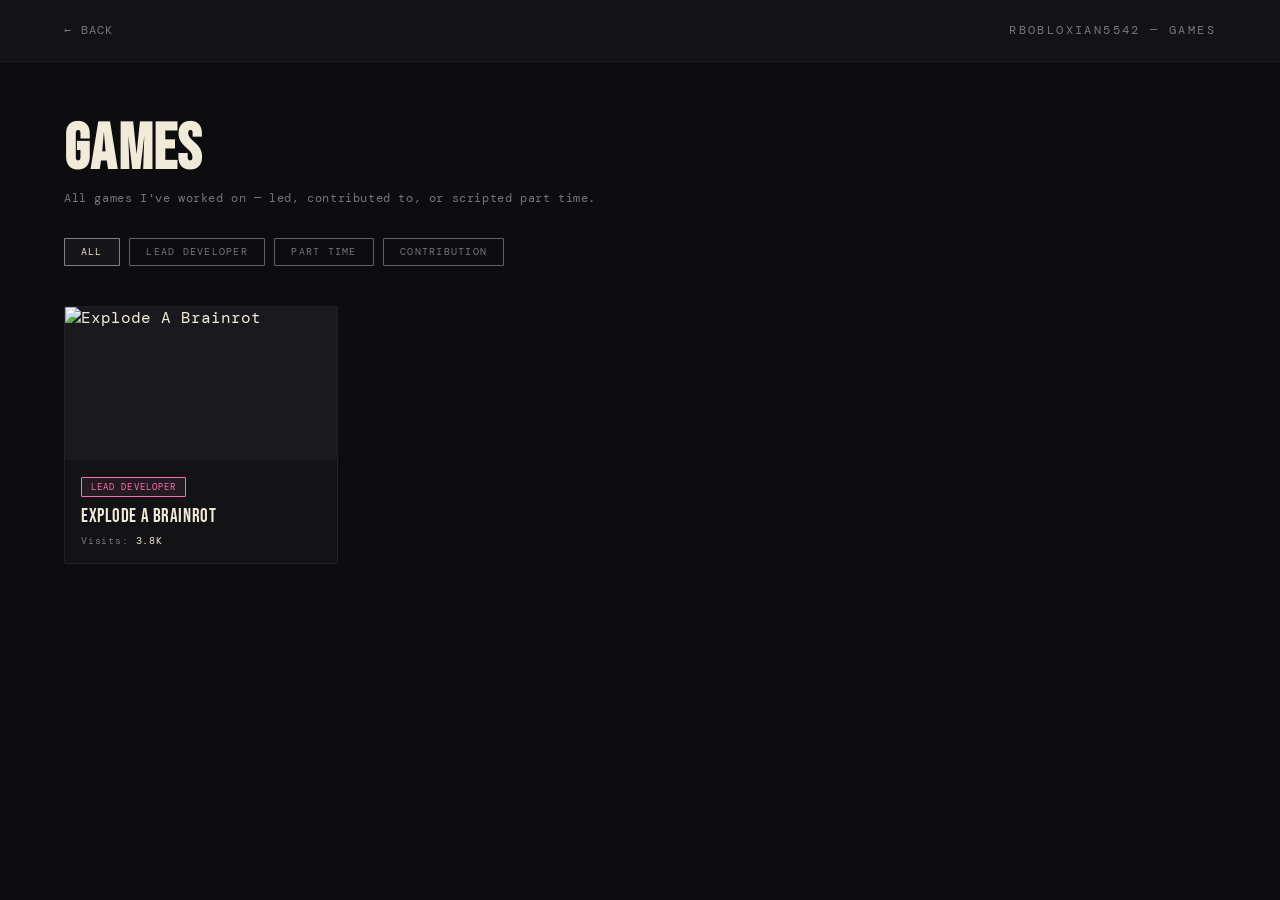
==== games/index.html @ 42454746 "Update index.html" ====
<!DOCTYPE html>
<html lang="en">
<head>
  <meta charset="UTF-8">
  <meta name="viewport" content="width=device-width, initial-scale=1.0">
  <title>Games — RBobloxian5542</title>
  <link rel="preconnect" href="https://fonts.googleapis.com">
  <link rel="preconnect" href="https://fonts.gstatic.com" crossorigin>
  <link href="https://fonts.googleapis.com/css2?family=Bebas+Neue&family=DM+Mono:wght@300;400&display=swap" rel="stylesheet">
  <style>
    :root {
      --bg:          #0d0d0f;
      --bg2:         #131316;
      --bg3:         #1a1a1e;
      --text:        #f0ead8;
      --text-dim:    #777;
      --tag-lead:    #ff6eb4;
      --tag-contrib: #60a5fa;
      --tag-part:    #a78bfa;
    }

    *, *::before, *::after { box-sizing: border-box; margin: 0; padding: 0; }
    html, body { width: 100%; min-height: 100%; }

    body {
      background: var(--bg);
      color: var(--text);
      font-family: 'DM Mono', monospace;
      overflow-x: hidden;
    }

    /* ── TOP BAR ── */
    .topbar {
      display: flex;
      align-items: center;
      justify-content: space-between;
      padding: 1.4rem 5vw;
      border-bottom: 1px solid rgba(255,255,255,0.05);
      background: var(--bg2);
      position: sticky;
      top: 0;
      z-index: 100;
    }

    .back-btn {
      display: inline-flex;
      align-items: center;
      gap: 0.6rem;
      text-decoration: none;
      color: var(--text-dim);
      font-size: 0.75rem;
      letter-spacing: 0.1em;
      text-transform: uppercase;
      transition: color 0.2s;
    }
    .back-btn:hover { color: var(--text); }

    .topbar-title {
      font-size: 0.75rem;
      letter-spacing: 0.2em;
      text-transform: uppercase;
      color: var(--text-dim);
    }

    /* ── PAGE HEADER ── */
    .page-header {
      padding: 3.5rem 5vw 2rem;
    }

    .page-header h1 {
      font-family: 'Bebas Neue', sans-serif;
      font-size: clamp(2.5rem, 5vw, 4.5rem);
      letter-spacing: 0.02em;
      line-height: 1;
      margin-bottom: 0.5rem;
    }

    .page-header p {
      font-size: 0.75rem;
      color: var(--text-dim);
      letter-spacing: 0.05em;
    }

    /* ── FILTERS ── */
    .filters {
      display: flex;
      gap: 0.6rem;
      padding: 0 5vw 2.5rem;
      flex-wrap: wrap;
    }

    .filter-btn {
      font-family: 'DM Mono', monospace;
      font-size: 0.65rem;
      letter-spacing: 0.12em;
      text-transform: uppercase;
      padding: 0.4rem 1rem;
      border: 1px solid rgba(255,255,255,0.35);
      background: transparent;
      color: var(--text-dim);
      cursor: pointer;
      transition: all 0.2s;
      border-radius: 1px;
    }

    .filter-btn:hover {
      color: var(--text);
      border-color: rgba(255,255,255,0.6);
    }

    .filter-btn.active                                  { color: var(--text);        border-color: rgba(255,255,255,0.45); background: rgba(255,255,255,0.04); }
    .filter-btn[data-filter="Lead Developer"].active    { color: var(--tag-lead);    border-color: var(--tag-lead); }
    .filter-btn[data-filter="Contribution"].active      { color: var(--tag-contrib); border-color: var(--tag-contrib); }
    .filter-btn[data-filter="Part Time"].active         { color: var(--tag-part);    border-color: var(--tag-part); }

    /* ── GRID ── */
    .games-grid {
      display: grid;
      grid-template-columns: repeat(auto-fill, minmax(240px, 1fr));
      gap: 1.2rem;
      padding: 0 5vw 5rem;
    }

    .game-card {
      background: var(--bg2);
      border: 1px solid rgba(255,255,255,0.06);
      border-radius: 2px;
      overflow: hidden;
      text-decoration: none;
      color: inherit;
      display: block;
      transition: transform 0.2s;
      will-change: transform;
    }

    .game-card:hover {
      transform: translateY(-3px);
    }

    .game-card, .game-card * {
      transition: transform 0.2s;
    }

    .game-card * {
      transition: none !important;
    }

    .game-thumb {
      width: 100%;
      aspect-ratio: 16/9;
      object-fit: cover;
      display: block;
      background: var(--bg3);
    }

    .game-thumb-placeholder {
      width: 100%;
      aspect-ratio: 16/9;
      background: var(--bg3);
      display: flex;
      align-items: center;
      justify-content: center;
      font-size: 0.6rem;
      letter-spacing: 0.15em;
      text-transform: uppercase;
      color: rgba(255,255,255,0.15);
    }

    .game-info {
      padding: 0.9rem 1rem 1rem;
    }

    .game-tag {
      display: inline-block;
      font-size: 0.58rem;
      letter-spacing: 0.12em;
      text-transform: uppercase;
      padding: 0.2rem 0.55rem;
      border-radius: 1px;
      margin-bottom: 0.55rem;
      border: 1px solid;
      transition: none;
    }

    .game-tag.Lead         { color: var(--tag-lead);    border-color: var(--tag-lead);    background: rgba(255,110,180,0.07); }
    .game-tag.Contribution { color: var(--tag-contrib); border-color: var(--tag-contrib); background: rgba(96,165,250,0.07); }
    .game-tag.Part-Time    { color: var(--tag-part);    border-color: var(--tag-part);    background: rgba(167,139,250,0.07); }

    .game-title {
      font-family: 'Bebas Neue', sans-serif;
      font-size: 1.2rem;
      letter-spacing: 0.03em;
      margin-bottom: 0.4rem;
      line-height: 1.1;
    }

    .game-visits {
      font-size: 0.65rem;
      color: var(--text-dim);
      letter-spacing: 0.08em;
    }

    .game-visits b { color: var(--text); font-weight: 400; }

    .game-card.hidden { display: none; }

    @media (max-width: 600px) {
      .games-grid { grid-template-columns: repeat(2, 1fr); gap: 0.8rem; }
    }
  </style>
</head>
<body>

  <nav class="topbar">
    <a href="https://rbobloxian5542.github.io" class="back-btn">← Back</a>
    <span class="topbar-title">RBobloxian5542 — Games</span>
  </nav>

  <div class="page-header">
    <h1>Games</h1>
    <p>All games I've worked on — led, contributed to, or scripted part time.</p>
  </div>

  <div class="filters">
    <button class="filter-btn active" data-filter="all">All</button>
    <button class="filter-btn" data-filter="Lead Developer">Lead Developer</button>
    <button class="filter-btn" data-filter="Part Time">Part Time</button>
    <button class="filter-btn" data-filter="Contribution">Contribution</button>
  </div>

  <div class="games-grid" id="games-grid">
    <div style="color:var(--text-dim);font-size:0.75rem;letter-spacing:0.1em;">Loading...</div>
  </div>

  <script>
    const tagOrder = { 'Lead Developer': 0, 'Part Time': 1, 'Contribution': 2 };
    const tagClass = { 'Lead Developer': 'Lead', 'Part Time': 'Part-Time', 'Contribution': 'Contribution' };

    function formatVisits(n) {
      n = parseInt(n);
      if (isNaN(n)) return '—';
      if (n >= 1000000000) return (n / 1000000000).toFixed(1).replace(/\.0$/, '') + 'B';
      if (n >= 1000000)    return (n / 1000000).toFixed(1).replace(/\.0$/, '')    + 'M';
      if (n >= 1000)       return (n / 1000).toFixed(1).replace(/\.0$/, '')       + 'K';
      return n.toString();
    }

    const btns = document.querySelectorAll('.filter-btn');
    const grid = document.getElementById('games-grid');

    function applyFilter(filter) {
      document.querySelectorAll('.game-card').forEach(card => {
        card.classList.toggle('hidden', filter !== 'all' && card.dataset.tag !== filter);
      });
    }

    btns.forEach(btn => {
      btn.addEventListener('click', () => {
        btns.forEach(b => b.classList.remove('active'));
        btn.classList.add('active');
        applyFilter(btn.dataset.filter);
      });
    });

    fetch('../games.json')
      .then(r => r.json())
      .then(games => {
        games.sort((a, b) => (tagOrder[a.tag] ?? 99) - (tagOrder[b.tag] ?? 99));

        grid.innerHTML = games.map(g => {
          const cls    = tagClass[g.tag] || 'Contribution';
          const visits = formatVisits(g.visits);
          const thumb  = g.thumb
            ? `<img class="game-thumb" src="${g.thumb}" alt="${g.title}">`
            : `<div class="game-thumb-placeholder">No Thumbnail</div>`;
        const href = g.slug
          ? `game.html?game=${g.slug}`
          : g.link || '#';

          return `
            <a href="${href}" class="game-card" data-tag="${g.tag}">
              ${thumb}
              <div class="game-info">
                <span class="game-tag ${cls}">${g.tag}</span>
                <div class="game-title">${g.title}</div>
                <div class="game-visits">Visits: <b>${visits}</b></div>
              </div>
            </a>`;
        }).join('');
      })
      .catch(() => {
        grid.innerHTML = '<div style="color:var(--text-dim);font-size:0.75rem;">Could not load games.json</div>';
      });
  </script>

</body>
</html>
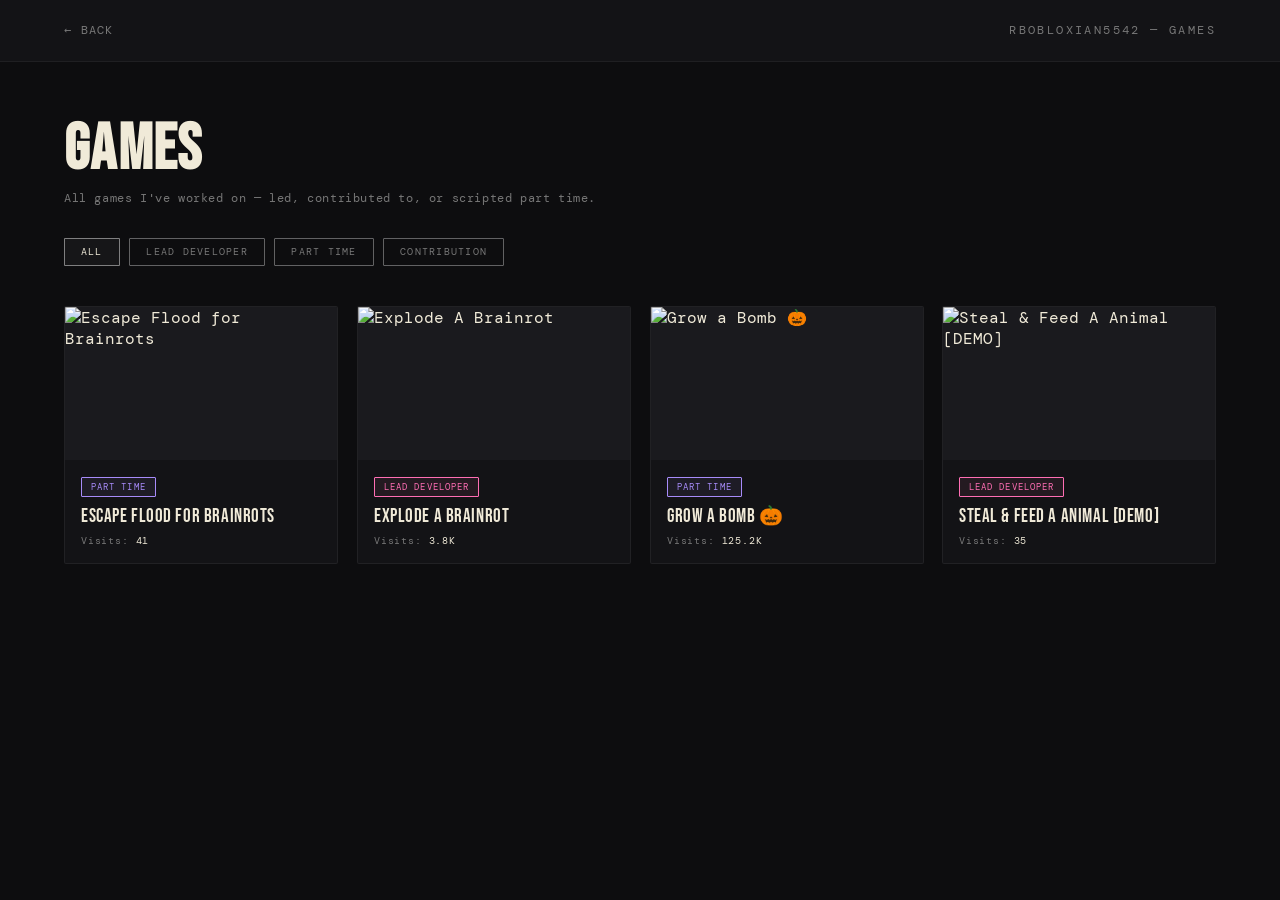
==== commit 0860cbcf: "Update index.html" ====
--- a/games/index.html
+++ b/games/index.html
@@ -20,7 +20,7 @@
     }
 
     *, *::before, *::after { box-sizing: border-box; margin: 0; padding: 0; }
-    html, body { width: 100%; min-height: 100%; }
+    html, body { width: 100%; background: var(--bg); }
 
     body {
       background: var(--bg);
@@ -265,7 +265,7 @@
     fetch('../games.json')
       .then(r => r.json())
       .then(games => {
-        games.sort((a, b) => (tagOrder[a.tag] ?? 99) - (tagOrder[b.tag] ?? 99));
+        games.sort((a, b) => (a.order ?? 99) - (b.order ?? 99));
 
         grid.innerHTML = games.map(g => {
           const cls    = tagClass[g.tag] || 'Contribution';
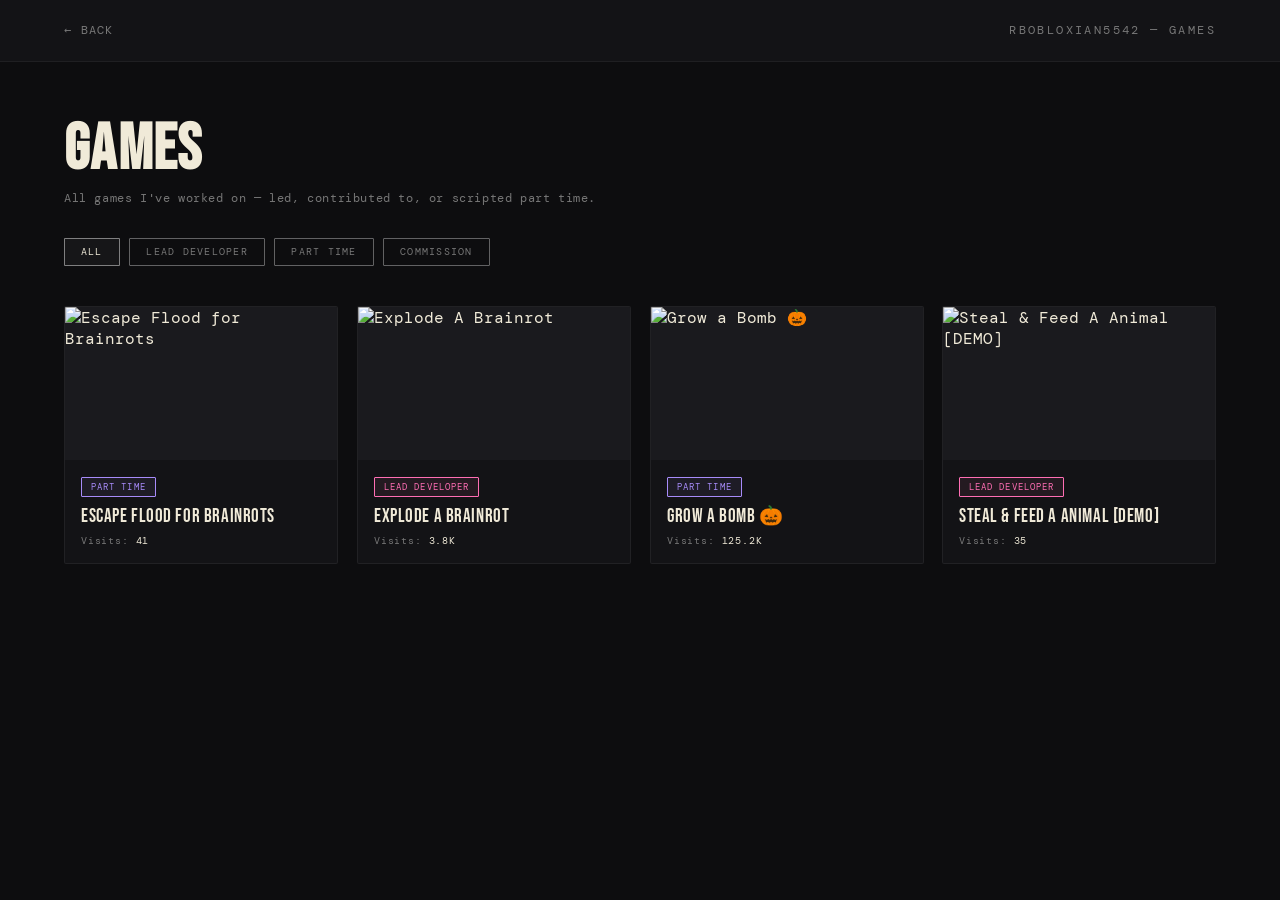
==== commit 6230fab5: "Update index.html" ====
--- a/games/index.html
+++ b/games/index.html
@@ -15,7 +15,7 @@
       --text:        #f0ead8;
       --text-dim:    #777;
       --tag-lead:    #ff6eb4;
-      --tag-contrib: #60a5fa;
+      --tag-commission: #60a5fa;
       --tag-part:    #a78bfa;
     }
 
@@ -110,7 +110,7 @@
 
     .filter-btn.active                                  { color: var(--text);        border-color: rgba(255,255,255,0.45); background: rgba(255,255,255,0.04); }
     .filter-btn[data-filter="Lead Developer"].active    { color: var(--tag-lead);    border-color: var(--tag-lead); }
-    .filter-btn[data-filter="Contribution"].active      { color: var(--tag-contrib); border-color: var(--tag-contrib); }
+    .filter-btn[data-filter="Commission"].active      { color: var(--tag-commission); border-color: var(--tag-commission); }
     .filter-btn[data-filter="Part Time"].active         { color: var(--tag-part);    border-color: var(--tag-part); }
 
     /* ── GRID ── */
@@ -183,7 +183,7 @@
     }
 
     .game-tag.Lead         { color: var(--tag-lead);    border-color: var(--tag-lead);    background: rgba(255,110,180,0.07); }
-    .game-tag.Contribution { color: var(--tag-contrib); border-color: var(--tag-contrib); background: rgba(96,165,250,0.07); }
+    .game-tag.Commission { color: var(--tag-commission); border-color: var(--tag-commission); background: rgba(96,165,250,0.07); }
     .game-tag.Part-Time    { color: var(--tag-part);    border-color: var(--tag-part);    background: rgba(167,139,250,0.07); }
 
     .game-title {
@@ -225,7 +225,7 @@
     <button class="filter-btn active" data-filter="all">All</button>
     <button class="filter-btn" data-filter="Lead Developer">Lead Developer</button>
     <button class="filter-btn" data-filter="Part Time">Part Time</button>
-    <button class="filter-btn" data-filter="Contribution">Contribution</button>
+    <button class="filter-btn" data-filter="Commission">Commission</button>
   </div>
 
   <div class="games-grid" id="games-grid">
@@ -233,8 +233,8 @@
   </div>
 
   <script>
-    const tagOrder = { 'Lead Developer': 0, 'Part Time': 1, 'Contribution': 2 };
-    const tagClass = { 'Lead Developer': 'Lead', 'Part Time': 'Part-Time', 'Contribution': 'Contribution' };
+    const tagOrder = { 'Lead Developer': 0, 'Part Time': 1, 'Commission': 2 };
+    const tagClass = { 'Lead Developer': 'Lead', 'Part Time': 'Part-Time', 'Commission': 'Commission' };
 
     function formatVisits(n) {
       n = parseInt(n);
@@ -268,7 +268,7 @@
         games.sort((a, b) => (a.order ?? 99) - (b.order ?? 99));
 
         grid.innerHTML = games.map(g => {
-          const cls    = tagClass[g.tag] || 'Contribution';
+          const cls    = tagClass[g.tag] || 'Commission';
           const visits = formatVisits(g.visits);
           const thumb  = g.thumb
             ? `<img class="game-thumb" src="${g.thumb}" alt="${g.title}">`
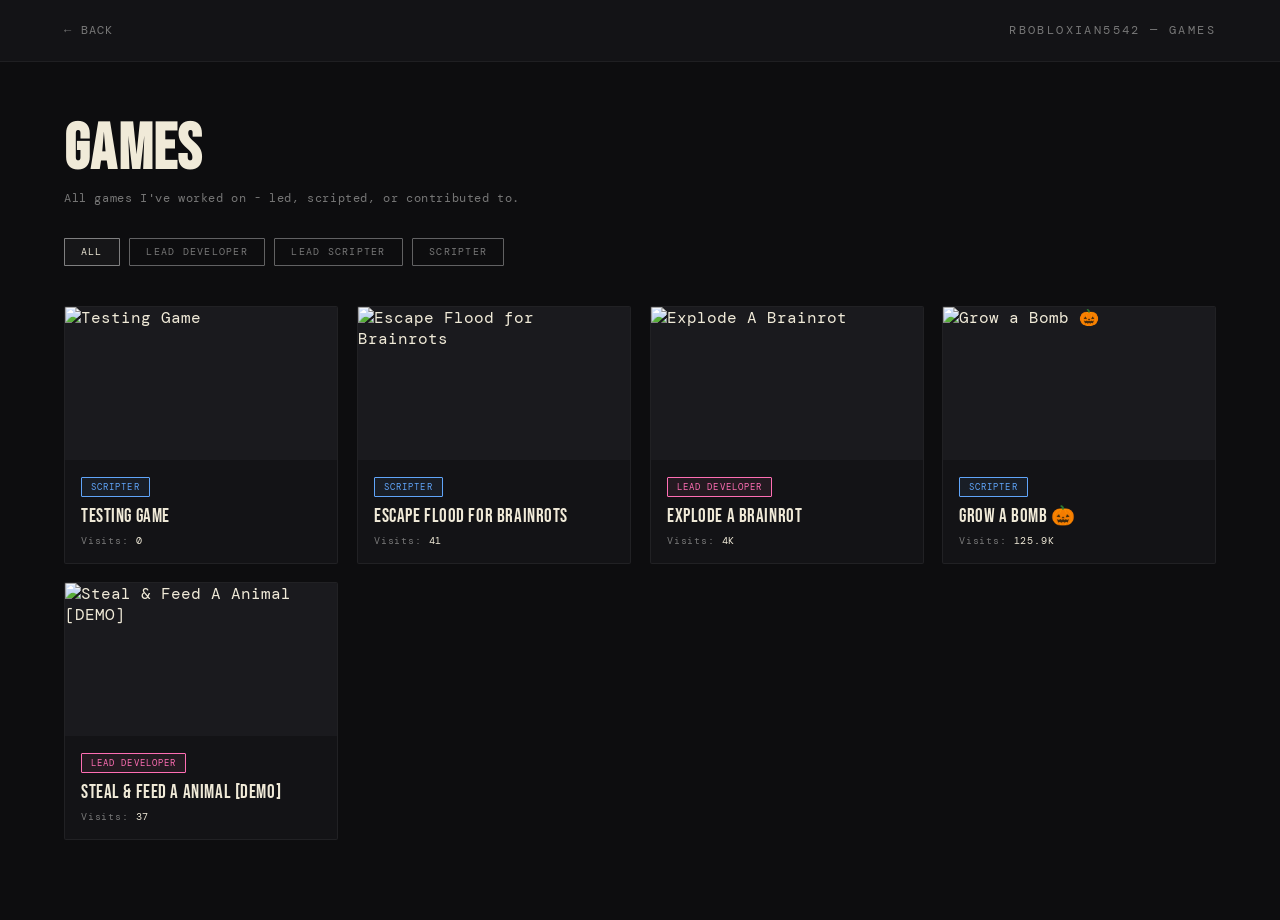
==== commit d2dd81cb: "Changed commisions and parttimes" ====
--- a/games/index.html
+++ b/games/index.html
@@ -15,8 +15,8 @@
       --text:        #f0ead8;
       --text-dim:    #777;
       --tag-lead:    #ff6eb4;
-      --tag-commission: #60a5fa;
-      --tag-part:    #a78bfa;
+      --tag-scripter: #60a5fa;
+      --tag-lead-scripter: #a78bfa;
     }
 
     *, *::before, *::after { box-sizing: border-box; margin: 0; padding: 0; }
@@ -110,8 +110,8 @@
 
     .filter-btn.active                                  { color: var(--text);        border-color: rgba(255,255,255,0.45); background: rgba(255,255,255,0.04); }
     .filter-btn[data-filter="Lead Developer"].active    { color: var(--tag-lead);    border-color: var(--tag-lead); }
-    .filter-btn[data-filter="Commission"].active      { color: var(--tag-commission); border-color: var(--tag-commission); }
-    .filter-btn[data-filter="Part Time"].active         { color: var(--tag-part);    border-color: var(--tag-part); }
+    .filter-btn[data-filter="Scripter"].active      { color: var(--tag-scripter); border-color: var(--tag-scripter); }
+    .filter-btn[data-filter="Lead Scripter"].active         { color: var(--tag-lead-scripter);    border-color: var(--tag-lead-scripter); }
 
     /* ── GRID ── */
     .games-grid {
@@ -183,8 +183,8 @@
     }
 
     .game-tag.Lead         { color: var(--tag-lead);    border-color: var(--tag-lead);    background: rgba(255,110,180,0.07); }
-    .game-tag.Commission { color: var(--tag-commission); border-color: var(--tag-commission); background: rgba(96,165,250,0.07); }
-    .game-tag.Part-Time    { color: var(--tag-part);    border-color: var(--tag-part);    background: rgba(167,139,250,0.07); }
+    .game-tag.Scripter { color: var(--tag-scripter); border-color: var(--tag-scripter); background: rgba(96,165,250,0.07); }
+    .game-tag.Lead-Scripter    { color: var(--tag-lead-scripter);    border-color: var(--tag-lead-scripter);    background: rgba(167,139,250,0.07); }
 
     .game-title {
       font-family: 'Bebas Neue', sans-serif;
@@ -218,14 +218,14 @@
 
   <div class="page-header">
     <h1>Games</h1>
-    <p>All games I've worked on — led, contributed to, or scripted part time.</p>
+    <p>All games I've worked on - led, scripted, or contributed to.</p>
   </div>
 
   <div class="filters">
     <button class="filter-btn active" data-filter="all">All</button>
     <button class="filter-btn" data-filter="Lead Developer">Lead Developer</button>
-    <button class="filter-btn" data-filter="Part Time">Part Time</button>
-    <button class="filter-btn" data-filter="Commission">Commission</button>
+    <button class="filter-btn" data-filter="Lead Scripter">Lead Scripter</button>
+    <button class="filter-btn" data-filter="Scripter">Scripter</button>
   </div>
 
   <div class="games-grid" id="games-grid">
@@ -233,8 +233,8 @@
   </div>
 
   <script>
-    const tagOrder = { 'Lead Developer': 0, 'Part Time': 1, 'Commission': 2 };
-    const tagClass = { 'Lead Developer': 'Lead', 'Part Time': 'Part-Time', 'Commission': 'Commission' };
+    const tagOrder = { 'Lead Developer': 0, 'Lead Scripter': 1, 'Scripter': 2 };
+    const tagClass = { 'Lead Developer': 'Lead', 'Lead Scripter': 'Lead-Scripter', 'Scripter': 'Scripter' };
 
     function formatVisits(n) {
       n = parseInt(n);
@@ -268,7 +268,7 @@
         games.sort((a, b) => (a.order ?? 99) - (b.order ?? 99));
 
         grid.innerHTML = games.map(g => {
-          const cls    = tagClass[g.tag] || 'Commission';
+          const cls    = tagClass[g.tag] || 'Scripter';
           const visits = formatVisits(g.visits);
           const thumb  = g.thumb
             ? `<img class="game-thumb" src="${g.thumb}" alt="${g.title}">`
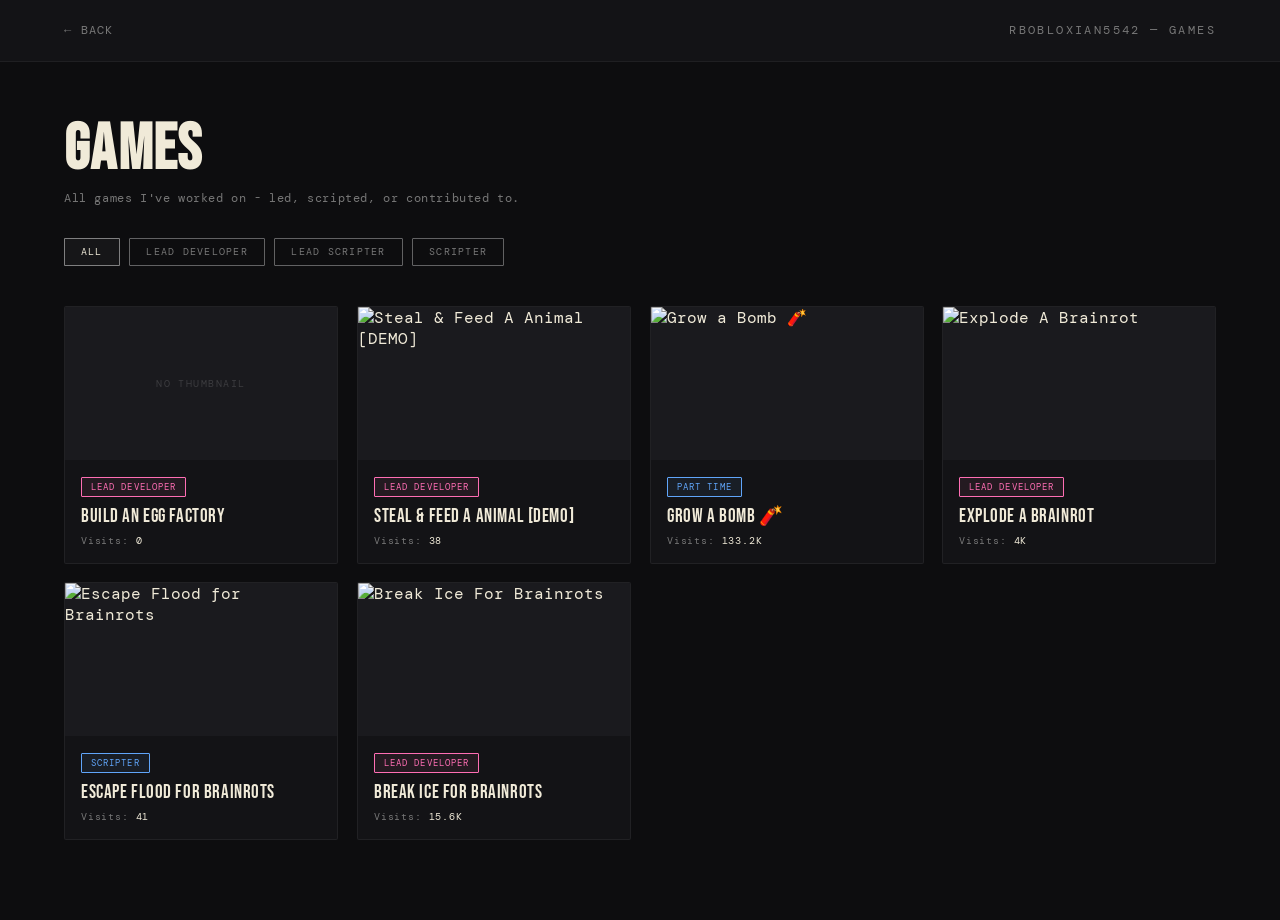
==== commit 88b29d09: "ordering changed" ====
--- a/games/index.html
+++ b/games/index.html
@@ -265,7 +265,7 @@
     fetch('../games.json')
       .then(r => r.json())
       .then(games => {
-        games.sort((a, b) => (a.order ?? 99) - (b.order ?? 99));
+        games.sort((a, b) => (b.order ?? 0) - (a.order ?? 0));
 
         grid.innerHTML = games.map(g => {
           const cls    = tagClass[g.tag] || 'Scripter';
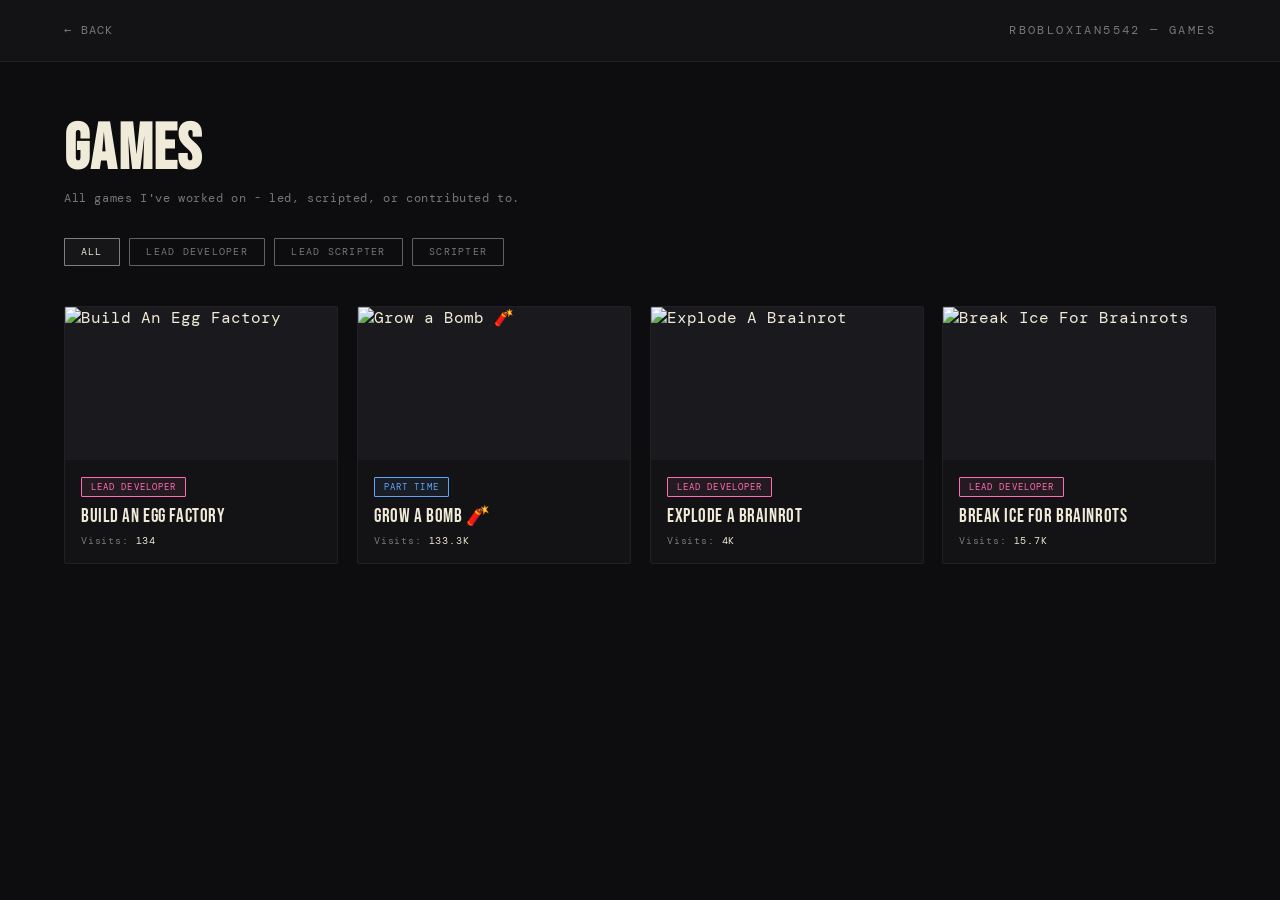
==== commit c9d33eea: "hiding stuff" ====
--- a/games/index.html
+++ b/games/index.html
@@ -265,6 +265,7 @@
     fetch('../games.json')
       .then(r => r.json())
       .then(games => {
+        games = games.filter(game => !game.hide);
         games.sort((a, b) => (b.order ?? 0) - (a.order ?? 0));
 
         grid.innerHTML = games.map(g => {
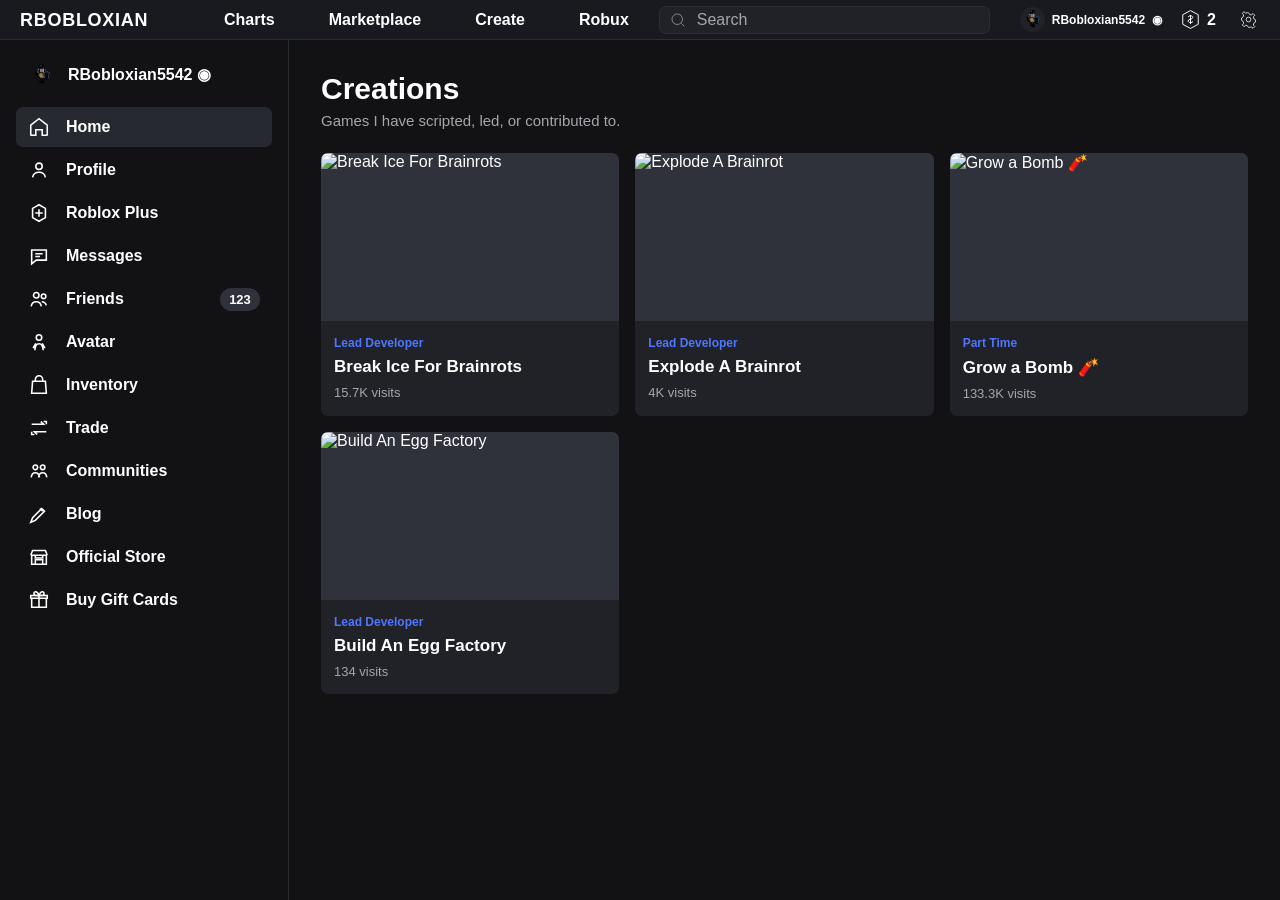
==== commit 9bdbbce1: "new vers" ====
--- a/games/index.html
+++ b/games/index.html
@@ -3,296 +3,50 @@
 <head>
   <meta charset="UTF-8">
   <meta name="viewport" content="width=device-width, initial-scale=1.0">
-  <title>Games — RBobloxian5542</title>
-  <link rel="preconnect" href="https://fonts.googleapis.com">
-  <link rel="preconnect" href="https://fonts.gstatic.com" crossorigin>
-  <link href="https://fonts.googleapis.com/css2?family=Bebas+Neue&family=DM+Mono:wght@300;400&display=swap" rel="stylesheet">
-  <style>
-    :root {
-      --bg:          #0d0d0f;
-      --bg2:         #131316;
-      --bg3:         #1a1a1e;
-      --text:        #f0ead8;
-      --text-dim:    #777;
-      --tag-lead:    #ff6eb4;
-      --tag-scripter: #60a5fa;
-      --tag-lead-scripter: #a78bfa;
+  <title>Creations — RBobloxian5542</title>
+  <link rel="stylesheet" href="../site.css">
+</head>
+<body data-root=".." data-active="home">
+  <div id="page-content">
+    <div class="catalog-page">
+      <div class="catalog-header">
+        <div>
+          <h1>Creations</h1>
+          <p>Games I have scripted, led, or contributed to.</p>
+        </div>
+      </div>
+      <div class="catalog-grid" id="games-grid"></div>
+    </div>
+  </div>
+
+  <script src="../site.js"></script>
+  <script>
+    function formatVisits(value) {
+      const number = Number(value);
+      if (!Number.isFinite(number)) return '—';
+      if (number >= 1000000) return `${(number / 1000000).toFixed(1).replace('.0', '')}M`;
+      if (number >= 1000) return `${(number / 1000).toFixed(1).replace('.0', '')}K`;
+      return String(number);
     }
 
-    *, *::before, *::after { box-sizing: border-box; margin: 0; padding: 0; }
-    html, body { width: 100%; background: var(--bg); }
-
-    body {
-      background: var(--bg);
-      color: var(--text);
-      font-family: 'DM Mono', monospace;
-      overflow-x: hidden;
-    }
-
-    /* ── TOP BAR ── */
-    .topbar {
-      display: flex;
-      align-items: center;
-      justify-content: space-between;
-      padding: 1.4rem 5vw;
-      border-bottom: 1px solid rgba(255,255,255,0.05);
-      background: var(--bg2);
-      position: sticky;
-      top: 0;
-      z-index: 100;
-    }
-
-    .back-btn {
-      display: inline-flex;
-      align-items: center;
-      gap: 0.6rem;
-      text-decoration: none;
-      color: var(--text-dim);
-      font-size: 0.75rem;
-      letter-spacing: 0.1em;
-      text-transform: uppercase;
-      transition: color 0.2s;
-    }
-    .back-btn:hover { color: var(--text); }
-
-    .topbar-title {
-      font-size: 0.75rem;
-      letter-spacing: 0.2em;
-      text-transform: uppercase;
-      color: var(--text-dim);
-    }
-
-    /* ── PAGE HEADER ── */
-    .page-header {
-      padding: 3.5rem 5vw 2rem;
-    }
-
-    .page-header h1 {
-      font-family: 'Bebas Neue', sans-serif;
-      font-size: clamp(2.5rem, 5vw, 4.5rem);
-      letter-spacing: 0.02em;
-      line-height: 1;
-      margin-bottom: 0.5rem;
-    }
-
-    .page-header p {
-      font-size: 0.75rem;
-      color: var(--text-dim);
-      letter-spacing: 0.05em;
-    }
-
-    /* ── FILTERS ── */
-    .filters {
-      display: flex;
-      gap: 0.6rem;
-      padding: 0 5vw 2.5rem;
-      flex-wrap: wrap;
-    }
-
-    .filter-btn {
-      font-family: 'DM Mono', monospace;
-      font-size: 0.65rem;
-      letter-spacing: 0.12em;
-      text-transform: uppercase;
-      padding: 0.4rem 1rem;
-      border: 1px solid rgba(255,255,255,0.35);
-      background: transparent;
-      color: var(--text-dim);
-      cursor: pointer;
-      transition: all 0.2s;
-      border-radius: 1px;
-    }
-
-    .filter-btn:hover {
-      color: var(--text);
-      border-color: rgba(255,255,255,0.6);
-    }
-
-    .filter-btn.active                                  { color: var(--text);        border-color: rgba(255,255,255,0.45); background: rgba(255,255,255,0.04); }
-    .filter-btn[data-filter="Lead Developer"].active    { color: var(--tag-lead);    border-color: var(--tag-lead); }
-    .filter-btn[data-filter="Scripter"].active      { color: var(--tag-scripter); border-color: var(--tag-scripter); }
-    .filter-btn[data-filter="Lead Scripter"].active         { color: var(--tag-lead-scripter);    border-color: var(--tag-lead-scripter); }
-
-    /* ── GRID ── */
-    .games-grid {
-      display: grid;
-      grid-template-columns: repeat(auto-fill, minmax(240px, 1fr));
-      gap: 1.2rem;
-      padding: 0 5vw 5rem;
-    }
-
-    .game-card {
-      background: var(--bg2);
-      border: 1px solid rgba(255,255,255,0.06);
-      border-radius: 2px;
-      overflow: hidden;
-      text-decoration: none;
-      color: inherit;
-      display: block;
-      transition: transform 0.2s;
-      will-change: transform;
-    }
-
-    .game-card:hover {
-      transform: translateY(-3px);
-    }
-
-    .game-card, .game-card * {
-      transition: transform 0.2s;
-    }
-
-    .game-card * {
-      transition: none !important;
-    }
-
-    .game-thumb {
-      width: 100%;
-      aspect-ratio: 16/9;
-      object-fit: cover;
-      display: block;
-      background: var(--bg3);
-    }
-
-    .game-thumb-placeholder {
-      width: 100%;
-      aspect-ratio: 16/9;
-      background: var(--bg3);
-      display: flex;
-      align-items: center;
-      justify-content: center;
-      font-size: 0.6rem;
-      letter-spacing: 0.15em;
-      text-transform: uppercase;
-      color: rgba(255,255,255,0.15);
-    }
-
-    .game-info {
-      padding: 0.9rem 1rem 1rem;
-    }
-
-    .game-tag {
-      display: inline-block;
-      font-size: 0.58rem;
-      letter-spacing: 0.12em;
-      text-transform: uppercase;
-      padding: 0.2rem 0.55rem;
-      border-radius: 1px;
-      margin-bottom: 0.55rem;
-      border: 1px solid;
-      transition: none;
-    }
-
-    .game-tag.Lead         { color: var(--tag-lead);    border-color: var(--tag-lead);    background: rgba(255,110,180,0.07); }
-    .game-tag.Scripter { color: var(--tag-scripter); border-color: var(--tag-scripter); background: rgba(96,165,250,0.07); }
-    .game-tag.Lead-Scripter    { color: var(--tag-lead-scripter);    border-color: var(--tag-lead-scripter);    background: rgba(167,139,250,0.07); }
-
-    .game-title {
-      font-family: 'Bebas Neue', sans-serif;
-      font-size: 1.2rem;
-      letter-spacing: 0.03em;
-      margin-bottom: 0.4rem;
-      line-height: 1.1;
-    }
-
-    .game-visits {
-      font-size: 0.65rem;
-      color: var(--text-dim);
-      letter-spacing: 0.08em;
-    }
-
-    .game-visits b { color: var(--text); font-weight: 400; }
-
-    .game-card.hidden { display: none; }
-
-    @media (max-width: 600px) {
-      .games-grid { grid-template-columns: repeat(2, 1fr); gap: 0.8rem; }
-    }
-  </style>
-</head>
-<body>
-
-  <nav class="topbar">
-    <a href="https://rbobloxian5542.github.io" class="back-btn">← Back</a>
-    <span class="topbar-title">RBobloxian5542 — Games</span>
-  </nav>
-
-  <div class="page-header">
-    <h1>Games</h1>
-    <p>All games I've worked on - led, scripted, or contributed to.</p>
-  </div>
-
-  <div class="filters">
-    <button class="filter-btn active" data-filter="all">All</button>
-    <button class="filter-btn" data-filter="Lead Developer">Lead Developer</button>
-    <button class="filter-btn" data-filter="Lead Scripter">Lead Scripter</button>
-    <button class="filter-btn" data-filter="Scripter">Scripter</button>
-  </div>
-
-  <div class="games-grid" id="games-grid">
-    <div style="color:var(--text-dim);font-size:0.75rem;letter-spacing:0.1em;">Loading...</div>
-  </div>
-
-  <script>
-    const tagOrder = { 'Lead Developer': 0, 'Lead Scripter': 1, 'Scripter': 2 };
-    const tagClass = { 'Lead Developer': 'Lead', 'Lead Scripter': 'Lead-Scripter', 'Scripter': 'Scripter' };
-
-    function formatVisits(n) {
-      n = parseInt(n);
-      if (isNaN(n)) return '—';
-      if (n >= 1000000000) return (n / 1000000000).toFixed(1).replace(/\.0$/, '') + 'B';
-      if (n >= 1000000)    return (n / 1000000).toFixed(1).replace(/\.0$/, '')    + 'M';
-      if (n >= 1000)       return (n / 1000).toFixed(1).replace(/\.0$/, '')       + 'K';
-      return n.toString();
-    }
-
-    const btns = document.querySelectorAll('.filter-btn');
-    const grid = document.getElementById('games-grid');
-
-    function applyFilter(filter) {
-      document.querySelectorAll('.game-card').forEach(card => {
-        card.classList.toggle('hidden', filter !== 'all' && card.dataset.tag !== filter);
-      });
-    }
-
-    btns.forEach(btn => {
-      btn.addEventListener('click', () => {
-        btns.forEach(b => b.classList.remove('active'));
-        btn.classList.add('active');
-        applyFilter(btn.dataset.filter);
-      });
-    });
-
     fetch('../games.json')
-      .then(r => r.json())
-      .then(games => {
-        games = games.filter(game => !game.hide);
-        games.sort((a, b) => (b.order ?? 0) - (a.order ?? 0));
-
-        grid.innerHTML = games.map(g => {
-          const cls    = tagClass[g.tag] || 'Scripter';
-          const visits = formatVisits(g.visits);
-          const thumb  = g.thumb
-            ? `<img class="game-thumb" src="${g.thumb}" alt="${g.title}">`
-            : `<div class="game-thumb-placeholder">No Thumbnail</div>`;
-        const href = g.slug
-          ? `game.html?game=${g.slug}`
-          : g.link || '#';
-
-          return `
-            <a href="${href}" class="game-card" data-tag="${g.tag}">
-              ${thumb}
-              <div class="game-info">
-                <span class="game-tag ${cls}">${g.tag}</span>
-                <div class="game-title">${g.title}</div>
-                <div class="game-visits">Visits: <b>${visits}</b></div>
-              </div>
-            </a>`;
-        }).join('');
+      .then((response) => response.json())
+      .then((games) => {
+        const visibleGames = games.filter((game) => !game.hide).sort((a, b) => (a.order || 0) - (b.order || 0));
+        document.getElementById('games-grid').innerHTML = visibleGames.map((game) => `
+          <a class="catalog-card" href="game.html?game=${encodeURIComponent(game.slug)}">
+            <img src="${game.thumb}" alt="${game.title}">
+            <div class="catalog-card-body">
+              <span class="tag">${game.tag || 'Roblox project'}</span>
+              <h2 class="catalog-card-title">${game.title}</h2>
+              <span class="catalog-card-meta">${formatVisits(game.visits)} visits</span>
+            </div>
+          </a>
+        `).join('');
       })
       .catch(() => {
-        grid.innerHTML = '<div style="color:var(--text-dim);font-size:0.75rem;">Could not load games.json</div>';
+        document.getElementById('games-grid').innerHTML = '<p class="empty-state">Creations could not be loaded.</p>';
       });
   </script>
-
 </body>
 </html>
--- a/site.css
+++ b/site.css
@@ -0,0 +1,516 @@
+:root {
+  color-scheme: dark;
+  --topbar: #191a1f;
+  --page: #121215;
+  --sidebar: #121215;
+  --surface: #272930;
+  --surface-2: #212227;
+  --surface-3: #30323b;
+  --border: #2d2e35;
+  --text: #ffffff;
+  --muted: #a4a6ad;
+  --subtle: #777a83;
+  --accent: #335fff;
+  --accent-hover: #4f76ff;
+  --danger: #d94b55;
+  --shadow: rgba(0, 0, 0, 0.28);
+}
+
+:root[data-theme="light"] {
+  color-scheme: light;
+  --topbar: #f7f7f8;
+  --page: #ffffff;
+  --sidebar: #ffffff;
+  --surface: #f7f7f8;
+  --surface-2: #edeef1;
+  --surface-3: #e5e6ea;
+  --border: #dedfe5;
+  --text: #191a1f;
+  --muted: #5c5f68;
+  --subtle: #868993;
+  --accent: #335fff;
+  --accent-hover: #244dce;
+  --danger: #c23743;
+  --shadow: rgba(20, 22, 30, 0.12);
+}
+
+*, *::before, *::after { box-sizing: border-box; }
+html, body { width: 100%; min-height: 100%; }
+body {
+  margin: 0;
+  background: var(--page);
+  color: var(--text);
+  font-family: Arial, Helvetica, sans-serif;
+  overflow-x: hidden;
+  transition: background-color 0.18s ease, color 0.18s ease;
+}
+
+a { color: inherit; }
+button, input { font: inherit; }
+button { color: inherit; }
+
+.app-shell {
+  min-height: 100vh;
+  display: grid;
+  grid-template-columns: 289px minmax(0, 1fr);
+  grid-template-rows: 40px minmax(0, 1fr);
+}
+
+.topbar {
+  grid-column: 1 / -1;
+  grid-row: 1;
+  height: 40px;
+  display: flex;
+  align-items: center;
+  gap: 30px;
+  padding: 0 16px 0 20px;
+  background: var(--topbar);
+  border-bottom: 1px solid var(--border);
+  position: sticky;
+  top: 0;
+  z-index: 20;
+}
+
+.brand {
+  min-width: 174px;
+  text-decoration: none;
+  font-size: 18px;
+  font-weight: 900;
+  letter-spacing: 0.04em;
+  line-height: 1;
+}
+
+.topnav {
+  display: flex;
+  align-items: center;
+  gap: 54px;
+  white-space: nowrap;
+}
+
+.topnav a,
+.topnav .topnav-static {
+  color: var(--text);
+  text-decoration: none;
+  font-size: 16px;
+  font-weight: 700;
+  transition: color 0.16s ease, opacity 0.16s ease;
+}
+
+.topnav a:hover,
+.topnav .topnav-static:hover { color: var(--accent-hover); }
+
+.search-box {
+  flex: 1;
+  max-width: 477px;
+  min-width: 140px;
+  height: 28px;
+  display: flex;
+  align-items: center;
+  gap: 8px;
+  padding: 0 9px;
+  color: var(--muted);
+  background: var(--surface-2);
+  border: 1px solid var(--border);
+  border-radius: 7px;
+}
+
+.search-box svg { width: 18px; height: 18px; flex: 0 0 auto; }
+.search-box input {
+  width: 100%;
+  border: 0;
+  outline: 0;
+  color: var(--text);
+  background: transparent;
+  font-size: 16px;
+}
+.search-box input::placeholder { color: var(--muted); opacity: 1; }
+
+.top-actions {
+  display: flex;
+  align-items: center;
+  gap: 10px;
+  margin-left: auto;
+  white-space: nowrap;
+}
+
+.top-profile {
+  display: inline-flex;
+  align-items: center;
+  gap: 7px;
+  text-decoration: none;
+  font-size: 12px;
+  font-weight: 700;
+  transition: color 0.16s ease;
+}
+.top-profile:hover { color: var(--accent-hover); }
+
+.mini-avatar {
+  width: 25px;
+  height: 25px;
+  object-fit: cover;
+  border-radius: 50%;
+  background: var(--surface-2);
+}
+
+.top-action {
+  width: 31px;
+  height: 31px;
+  display: inline-flex;
+  align-items: center;
+  justify-content: center;
+  border: 0;
+  border-radius: 7px;
+  background: transparent;
+  cursor: pointer;
+  transition: color 0.16s ease, background-color 0.16s ease;
+}
+.top-action:hover,
+.top-action[aria-expanded="true"] { color: var(--accent-hover); background: var(--surface); }
+.top-action svg { width: 23px; height: 23px; }
+
+.robux-counter {
+  display: inline-flex;
+  align-items: center;
+  gap: 5px;
+  height: 31px;
+  padding: 0 7px;
+  border-radius: 7px;
+  font-weight: 700;
+  transition: color 0.16s ease, background-color 0.16s ease;
+}
+.robux-counter:hover { color: var(--accent-hover); background: var(--surface); }
+.robux-counter svg { width: 23px; height: 23px; }
+
+.settings-wrap { position: relative; }
+.settings-menu {
+  position: absolute;
+  top: 39px;
+  right: 0;
+  width: 174px;
+  padding: 8px;
+  display: none;
+  background: var(--surface);
+  border-radius: 4px;
+  box-shadow: 0 7px 24px var(--shadow);
+  z-index: 50;
+}
+.settings-menu.open { display: block; }
+.settings-menu::before {
+  content: '';
+  position: absolute;
+  top: -6px;
+  right: 14px;
+  border-left: 6px solid transparent;
+  border-right: 6px solid transparent;
+  border-bottom: 6px solid var(--surface);
+}
+.settings-label {
+  display: block;
+  padding: 7px 8px 4px;
+  color: var(--muted);
+  font-size: 14px;
+  font-weight: 700;
+}
+.theme-toggle {
+  width: 100%;
+  display: flex;
+  align-items: center;
+  justify-content: space-between;
+  border: 0;
+  border-radius: 4px;
+  padding: 9px 8px;
+  background: transparent;
+  color: var(--text);
+  text-align: left;
+  cursor: pointer;
+  font-size: 14px;
+  transition: background-color 0.16s ease, color 0.16s ease;
+}
+.theme-toggle:hover { background: var(--surface-3); color: var(--accent-hover); }
+.theme-switch {
+  width: 31px;
+  height: 18px;
+  padding: 2px;
+  border-radius: 20px;
+  background: var(--subtle);
+  transition: background-color 0.16s ease;
+}
+.theme-switch::after {
+  content: '';
+  display: block;
+  width: 14px;
+  height: 14px;
+  border-radius: 50%;
+  background: var(--page);
+  transition: transform 0.16s ease;
+}
+:root[data-theme="light"] .theme-switch { background: var(--accent); }
+:root[data-theme="light"] .theme-switch::after { transform: translateX(13px); }
+
+.sidebar {
+  grid-column: 1;
+  grid-row: 2;
+  min-height: calc(100vh - 40px);
+  padding: 12px 16px 24px;
+  background: var(--sidebar);
+  border-right: 1px solid var(--border);
+}
+
+.sidebar-profile {
+  display: flex;
+  align-items: center;
+  gap: 12px;
+  min-height: 45px;
+  margin-bottom: 10px;
+  padding: 0 12px;
+  text-decoration: none;
+  font-size: 16px;
+  font-weight: 700;
+  transition: color 0.16s ease;
+}
+.sidebar-profile:hover { color: var(--accent-hover); }
+.sidebar-avatar { width: 28px; height: 28px; object-fit: cover; border-radius: 50%; }
+
+.sidebar-nav { display: flex; flex-direction: column; gap: 3px; }
+.sidebar-link {
+  min-height: 40px;
+  display: flex;
+  align-items: center;
+  gap: 16px;
+  padding: 0 12px;
+  border: 0;
+  border-radius: 7px;
+  background: transparent;
+  color: var(--text);
+  text-decoration: none;
+  text-align: left;
+  cursor: pointer;
+  font-size: 16px;
+  font-weight: 700;
+  transition: color 0.16s ease, background-color 0.16s ease;
+}
+.sidebar-link:hover,
+.sidebar-link.active { background: var(--surface); }
+.sidebar-link:hover { color: var(--accent-hover); }
+.sidebar-link svg { width: 22px; height: 22px; flex: 0 0 auto; stroke-width: 1.7; }
+.sidebar-badge {
+  min-width: 40px;
+  margin-left: auto;
+  padding: 4px 9px;
+  border-radius: 999px;
+  background: var(--surface-3);
+  color: var(--text);
+  text-align: center;
+  font-size: 13px;
+}
+
+.page {
+  grid-column: 2;
+  grid-row: 2;
+  min-width: 0;
+  min-height: calc(100vh - 40px);
+  padding: 32px;
+  background: var(--page);
+}
+
+.page-inner { max-width: 970px; margin: 0 auto; }
+.page-title { margin: 0 0 24px; font-size: 30px; line-height: 1.15; }
+.muted { color: var(--muted); }
+.subtle { color: var(--subtle); }
+
+/* Profile */
+.profile-banner {
+  position: relative;
+  height: 300px;
+  overflow: hidden;
+  border-radius: 7px;
+  background: var(--surface-2);
+}
+.profile-banner::after {
+  content: '';
+  position: absolute;
+  inset: 0;
+  background: linear-gradient(90deg, transparent 45%, rgba(0,0,0,0.06));
+  pointer-events: none;
+}
+.profile-banner img {
+  width: 100%;
+  height: 100%;
+  object-fit: contain;
+  object-position: center;
+}
+.profile-banner-label {
+  position: absolute;
+  top: 12px;
+  right: 12px;
+  z-index: 1;
+  padding: 8px 12px;
+  border-radius: 7px;
+  background: var(--surface-3);
+  color: var(--text);
+  font-weight: 700;
+}
+.profile-identity {
+  position: relative;
+  display: flex;
+  align-items: center;
+  gap: 14px;
+  min-height: 108px;
+  margin-top: -16px;
+  padding: 0 0 12px;
+  z-index: 2;
+}
+.profile-avatar {
+  width: 118px;
+  height: 118px;
+  object-fit: cover;
+  border: 4px solid var(--page);
+  border-radius: 50%;
+  background: var(--surface-2);
+}
+.profile-name { margin: 0 0 3px; font-size: 27px; line-height: 1; }
+.profile-handle { margin: 0; color: var(--muted); font-size: 15px; }
+.profile-status { display: inline-flex; align-items: center; gap: 7px; margin-top: 8px; color: var(--muted); font-size: 14px; }
+.status-dot { width: 8px; height: 8px; border-radius: 50%; background: var(--subtle); }
+.status-dot.open { background: #36c95f; }
+.profile-socials { display: flex; flex-wrap: wrap; gap: 8px; margin: 4px 0 22px; }
+.social-button {
+  display: inline-flex;
+  align-items: center;
+  gap: 8px;
+  min-height: 36px;
+  padding: 0 12px;
+  border: 1px solid var(--text);
+  border-radius: 6px;
+  color: var(--text);
+  text-decoration: none;
+  font-size: 14px;
+  transition: color 0.16s ease, background-color 0.16s ease, border-color 0.16s ease;
+}
+.social-button:hover { border-color: var(--accent-hover); color: var(--accent-hover); background: color-mix(in srgb, var(--accent) 10%, transparent); }
+.social-button img { width: 16px; height: 16px; object-fit: contain; }
+.profile-description { max-width: 680px; margin: 0 0 22px; color: var(--muted); font-size: 15px; line-height: 1.6; white-space: pre-line; }
+
+.tabs {
+  display: grid;
+  grid-template-columns: 1fr 1fr;
+  border-bottom: 1px solid var(--border);
+  margin-bottom: 24px;
+}
+.tab-button {
+  min-height: 44px;
+  border: 0;
+  border-bottom: 3px solid transparent;
+  background: transparent;
+  color: var(--muted);
+  cursor: pointer;
+  font-size: 15px;
+  font-weight: 700;
+  transition: color 0.16s ease, border-color 0.16s ease, background-color 0.16s ease;
+}
+.tab-button:hover { color: var(--accent-hover); background: var(--surface); }
+.tab-button.active { color: var(--text); border-bottom-color: var(--text); }
+.tab-panel[hidden] { display: none; }
+.profile-section-title { margin: 0 0 14px; font-size: 21px; }
+.skills { display: flex; flex-wrap: wrap; gap: 10px; margin-bottom: 28px; }
+.skill {
+  padding: 9px 14px;
+  border-radius: 7px;
+  background: var(--surface-2);
+  color: var(--text);
+  font-size: 15px;
+  font-weight: 700;
+}
+.skill.learning { color: var(--muted); }
+.featured-grid { display: grid; grid-template-columns: repeat(3, minmax(0, 1fr)); gap: 16px; }
+.creation-card {
+  overflow: hidden;
+  border-radius: 7px;
+  background: var(--surface-2);
+  text-decoration: none;
+  transition: transform 0.16s ease, background-color 0.16s ease;
+}
+.creation-card:hover { transform: translateY(-3px); background: var(--surface-3); }
+.creation-card img { display: block; width: 100%; aspect-ratio: 16/9; object-fit: cover; }
+.creation-card-info { padding: 12px; }
+.creation-card-title { margin: 0 0 5px; font-size: 16px; font-weight: 700; }
+.creation-card-meta { color: var(--muted); font-size: 13px; }
+
+/* Catalog pages */
+.catalog-header { display: flex; align-items: end; justify-content: space-between; gap: 20px; margin-bottom: 24px; }
+.catalog-header h1 { margin: 0 0 6px; font-size: 30px; }
+.catalog-header p { margin: 0; color: var(--muted); font-size: 15px; }
+.catalog-grid { display: grid; grid-template-columns: repeat(3, minmax(0, 1fr)); gap: 16px; }
+.catalog-card { overflow: hidden; border-radius: 7px; background: var(--surface-2); text-decoration: none; transition: transform 0.16s ease, background-color 0.16s ease; }
+.catalog-card:hover { transform: translateY(-3px); background: var(--surface-3); }
+.catalog-card img, .catalog-thumb-placeholder { display: block; width: 100%; aspect-ratio: 16/9; object-fit: cover; background: var(--surface-3); }
+.catalog-thumb-placeholder { display: grid; place-items: center; color: var(--subtle); font-size: 13px; }
+.catalog-card-body { padding: 12px 13px 14px; }
+.catalog-card-title { margin: 0 0 6px; font-size: 17px; }
+.catalog-card-meta { color: var(--muted); font-size: 13px; }
+.tag { display: inline-block; margin-bottom: 7px; color: var(--accent-hover); font-size: 12px; font-weight: 700; }
+
+/* Detail pages */
+.detail-page { max-width: 970px; margin: 0 auto; }
+.detail-hero { display: grid; grid-template-columns: minmax(0, 1.65fr) minmax(250px, 0.95fr); gap: 16px; align-items: stretch; }
+.detail-video, .detail-fallback { min-width: 0; overflow: hidden; border-radius: 7px; background: var(--surface-2); aspect-ratio: 16/9; }
+.detail-video iframe, .detail-video video, .detail-fallback img { display: block; width: 100%; height: 100%; border: 0; object-fit: cover; }
+.detail-info { display: flex; flex-direction: column; padding: 8px 0; }
+.detail-info h1 { margin: 0 0 10px; font-size: 30px; line-height: 1.1; }
+.detail-role { margin-bottom: 8px; color: var(--accent-hover); font-size: 14px; font-weight: 700; }
+.detail-visits { color: var(--muted); font-size: 14px; }
+.detail-link { display: inline-flex; align-items: center; justify-content: center; min-height: 48px; margin-top: auto; padding: 0 20px; border-radius: 7px; background: var(--accent); color: #fff; text-decoration: none; font-weight: 700; transition: background-color 0.16s ease, transform 0.16s ease; }
+.detail-link:hover { background: var(--accent-hover); transform: translateY(-1px); }
+.detail-description { margin: 28px 0 24px; padding: 18px; border-radius: 7px; background: var(--surface-2); color: var(--muted); font-size: 15px; line-height: 1.65; white-space: pre-line; }
+.media-carousel { position: relative; margin-top: 20px; }
+.media-carousel h2 { margin: 0 0 12px; font-size: 21px; }
+.carousel-frame { position: relative; overflow: hidden; border-radius: 7px; background: var(--surface-2); }
+.carousel-frame img { display: block; width: 100%; aspect-ratio: 16/9; object-fit: contain; background: var(--surface-2); }
+.carousel-button { position: absolute; top: 50%; width: 42px; height: 42px; display: grid; place-items: center; transform: translateY(-50%); border: 0; border-radius: 50%; background: color-mix(in srgb, var(--surface) 88%, transparent); color: var(--text); cursor: pointer; font-size: 26px; line-height: 1; transition: color 0.16s ease, background-color 0.16s ease; }
+.carousel-button:hover { color: var(--accent-hover); background: var(--surface-3); }
+.carousel-button.prev { left: 14px; }
+.carousel-button.next { right: 14px; }
+.carousel-counter { margin-top: 9px; color: var(--muted); font-size: 13px; text-align: center; }
+
+.empty-state { padding: 40px 0; color: var(--muted); }
+
+@media (max-width: 1100px) {
+  .topnav { gap: 24px; }
+  .brand { min-width: 150px; }
+  .topbar { gap: 18px; }
+  .sidebar { width: 250px; }
+  .app-shell { grid-template-columns: 250px minmax(0, 1fr); }
+  .featured-grid, .catalog-grid { grid-template-columns: repeat(2, minmax(0, 1fr)); }
+}
+
+@media (max-width: 800px) {
+  .app-shell { display: block; }
+  .topbar { position: sticky; }
+  .sidebar { min-height: auto; padding: 8px 12px; border-right: 0; border-bottom: 1px solid var(--border); }
+  .sidebar-profile { display: none; }
+  .sidebar-nav { flex-direction: row; overflow-x: auto; }
+  .sidebar-link { flex: 0 0 auto; min-height: 36px; padding: 0 10px; font-size: 14px; }
+  .sidebar-link:nth-child(n+4) { display: none; }
+  .page { min-height: auto; padding: 24px 16px 40px; }
+  .topbar { gap: 10px; padding: 0 10px; }
+  .brand { min-width: auto; font-size: 15px; }
+  .topnav { gap: 12px; overflow: hidden; }
+  .topnav a, .topnav .topnav-static { font-size: 13px; }
+  .search-box { max-width: 180px; }
+  .top-profile span { display: none; }
+  .profile-banner { height: 220px; }
+  .profile-identity { margin-top: -10px; }
+  .profile-avatar { width: 88px; height: 88px; }
+  .profile-name { font-size: 22px; }
+  .detail-hero { grid-template-columns: 1fr; }
+}
+
+@media (max-width: 560px) {
+  .topnav a:nth-child(2), .topnav a:nth-child(3) { display: none; }
+  .search-box { max-width: 130px; }
+  .top-action { width: 28px; }
+  .robux-counter { padding: 0 3px; }
+  .catalog-grid, .featured-grid { grid-template-columns: 1fr; }
+  .profile-socials { gap: 6px; }
+  .social-button { padding: 0 9px; }
+}
